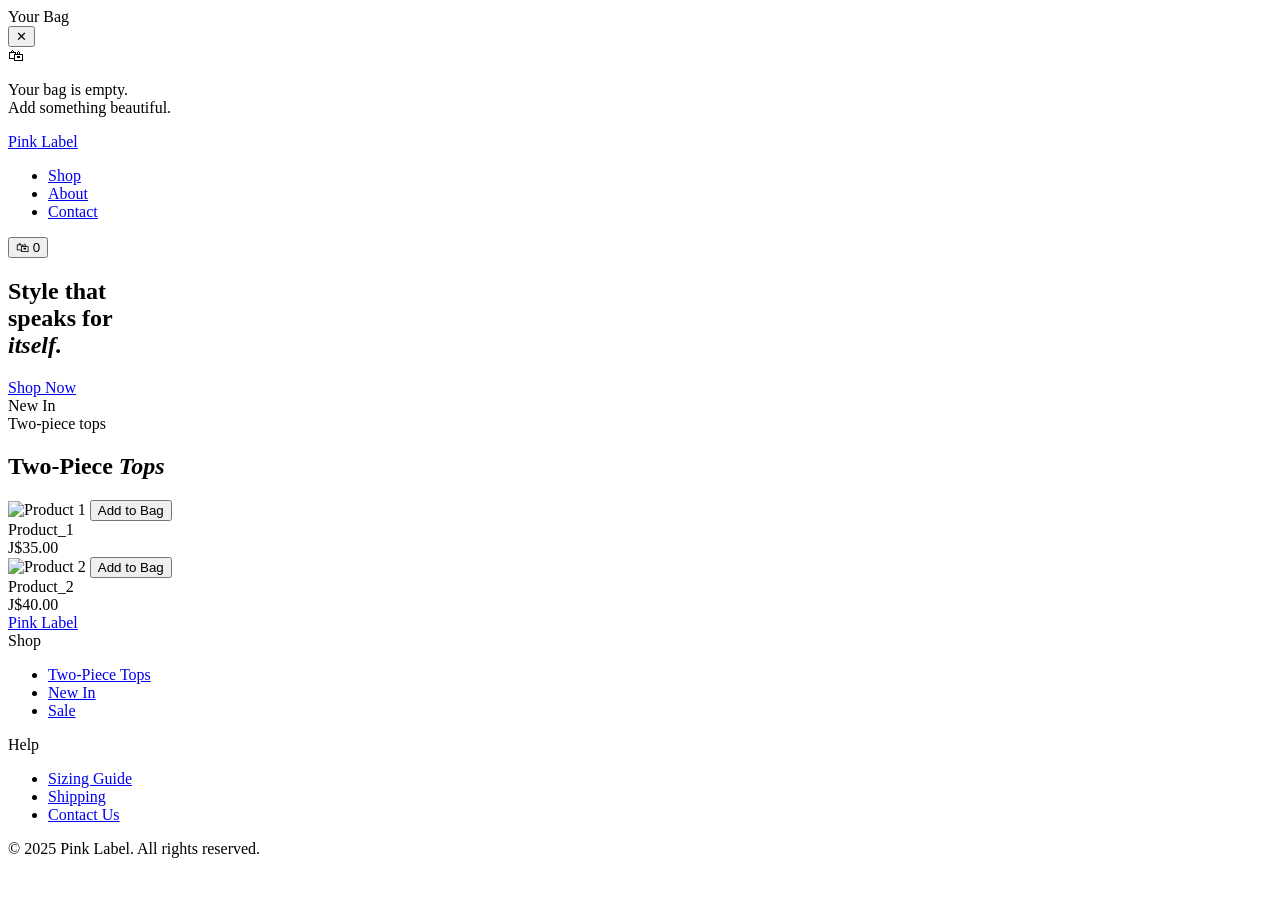
==== index.html @ 84680823 "Add files via upload" ====
<!DOCTYPE html>
<html lang="en">
<head>
  <meta charset="UTF-8">
  <meta name="viewport" content="width=device-width, initial-scale=1.0">
  <title>Pink Label</title>
  <link href="https://fonts.googleapis.com/css2?family=Playfair+Display:ital,wght@0,400;0,700;1,400&family=DM+Sans:wght@300;400;500&display=swap" rel="stylesheet">
  <link rel="stylesheet" href="styles/index.css">
</head>
<body>

  <!-- CART OVERLAY & DRAWER -->
  <div class="cart-overlay" id="cartOverlay"></div>
  <div class="cart-drawer" id="cartDrawer">
    <div class="cart-header">
      <div class="cart-title">Your Bag</div>
      <button class="cart-close" id="cartClose">✕</button>
    </div>
    <div class="cart-body" id="cartBody">
      <div class="cart-empty" id="cartEmpty">
        <div class="cart-empty-icon">🛍</div>
        <p>Your bag is empty.<br>Add something beautiful.</p>
      </div>
      <div class="cart-items" id="cartItems" style="display:none"></div>
    </div>
    <div class="cart-footer" id="cartFooter" style="display:none">
      <div class="cart-subtotal">
        <span class="cart-subtotal-label">Subtotal</span>
        <span class="cart-subtotal-amount" id="cartSubtotal">J$0.00</span>
      </div>
      <p class="cart-note">Shipping &amp; taxes calculated at checkout</p>
      <button class="btn-checkout">Checkout</button>
    </div>
  </div>

  <!-- NAV -->
  <nav>
    <a href="#" class="nav-logo"><span>Pink</span> Label</a>
    <ul class="nav-links">
      <li><a href="pages/shop.html">Shop</a></li>
      <li><a href="#">About</a></li>
      <li><a href="#">Contact</a></li>
    </ul>
    <button class="nav-cart" id="navCart">🛍 <span class="badge" id="badge">0</span></button>
  </nav>

  <!-- HERO -->
  <section class="hero">
    <div class="hero-text">
      <h1 class="hero-title">Style that<br>speaks for<br><em>itself.</em></h1>
      <a href="pages/shop.html" class="btn-primary">Shop Now</a>
    </div>
    <div class="hero-visual">
      <div class="hero-card">
        <div class="hero-card-label">New In</div>
      </div>
      <div class="hero-card2"></div>
    </div>
  </section>

  <!-- ANNOUNCEMENT -->
  <div class="announce">Two-piece tops</div>

  <!-- PRODUCTS -->
  <section class="products" id="shop">
    <div class="products-inner">
      <div class="products-header fade">
        <h2>Two-Piece <em>Tops</em></h2>
      </div>
      <div class="product-grid">

        <div class="product-card fade">
          <div class="product-img">
            <img src="assets/Product_1.png" alt="Product 1">
            <button class="quick-add"
              data-id="1"
              data-name="Product_1"
              data-price="35.00"
              data-img="Product_1.png">Add to Bag</button>
          </div>
          <div class="product-info">
            <div class="product-name">Product_1</div>
            <div class="price-row"><span class="price">J$35.00</span></div>
            <div class="color-swatches">
              <div class="swatch" style="background:white;border-color:#ddd"></div>
              <div class="swatch" style="background:#f7c5d0"></div>
              <div class="swatch" style="background:#2a1a1f"></div>
            </div>
          </div>
        </div>

        <div class="product-card fade">
          <div class="product-img">
            <img src="assets/Product_2.png" alt="Product 2">
            <button class="quick-add"
              data-id="2"
              data-name="Product_2"
              data-price="40.00"
              data-img="Product_2.png">Add to Bag</button>
          </div>
          <div class="product-info">
            <div class="product-name">Product_2</div>
            <div class="price-row"><span class="price">J$40.00</span></div>
            <div class="color-swatches">
              <div class="swatch" style="background:white;border-color:#ddd"></div>
              <div class="swatch" style="background:#e8799a"></div>
            </div>
          </div>
        </div>

      </div>
    </div>
  </section>

  <!-- FOOTER -->
  <footer>
    <div class="footer-inner">
      <div>
        <a href="#" class="footer-logo"><span>Pink</span> Label</a>
      </div>
      <div>
        <div class="footer-col-title">Shop</div>
        <ul class="footer-links">
          <li><a href="#">Two-Piece Tops</a></li>
          <li><a href="#">New In</a></li>
          <li><a href="#">Sale</a></li>
        </ul>
      </div>
      <div>
        <div class="footer-col-title">Help</div>
        <ul class="footer-links">
          <li><a href="#">Sizing Guide</a></li>
          <li><a href="#">Shipping</a></li>
          <li><a href="#">Contact Us</a></li>
        </ul>
      </div>
    </div>
    <div class="footer-bottom">© 2025 Pink Label. All rights reserved.</div>
  </footer>

  <!-- JS: cart must load before product so exports are available -->
  <script type="module" src="../js_code/cart.js"></script>
  <script type="module" src="../js_code/product.js"></script>

</body>
</html>
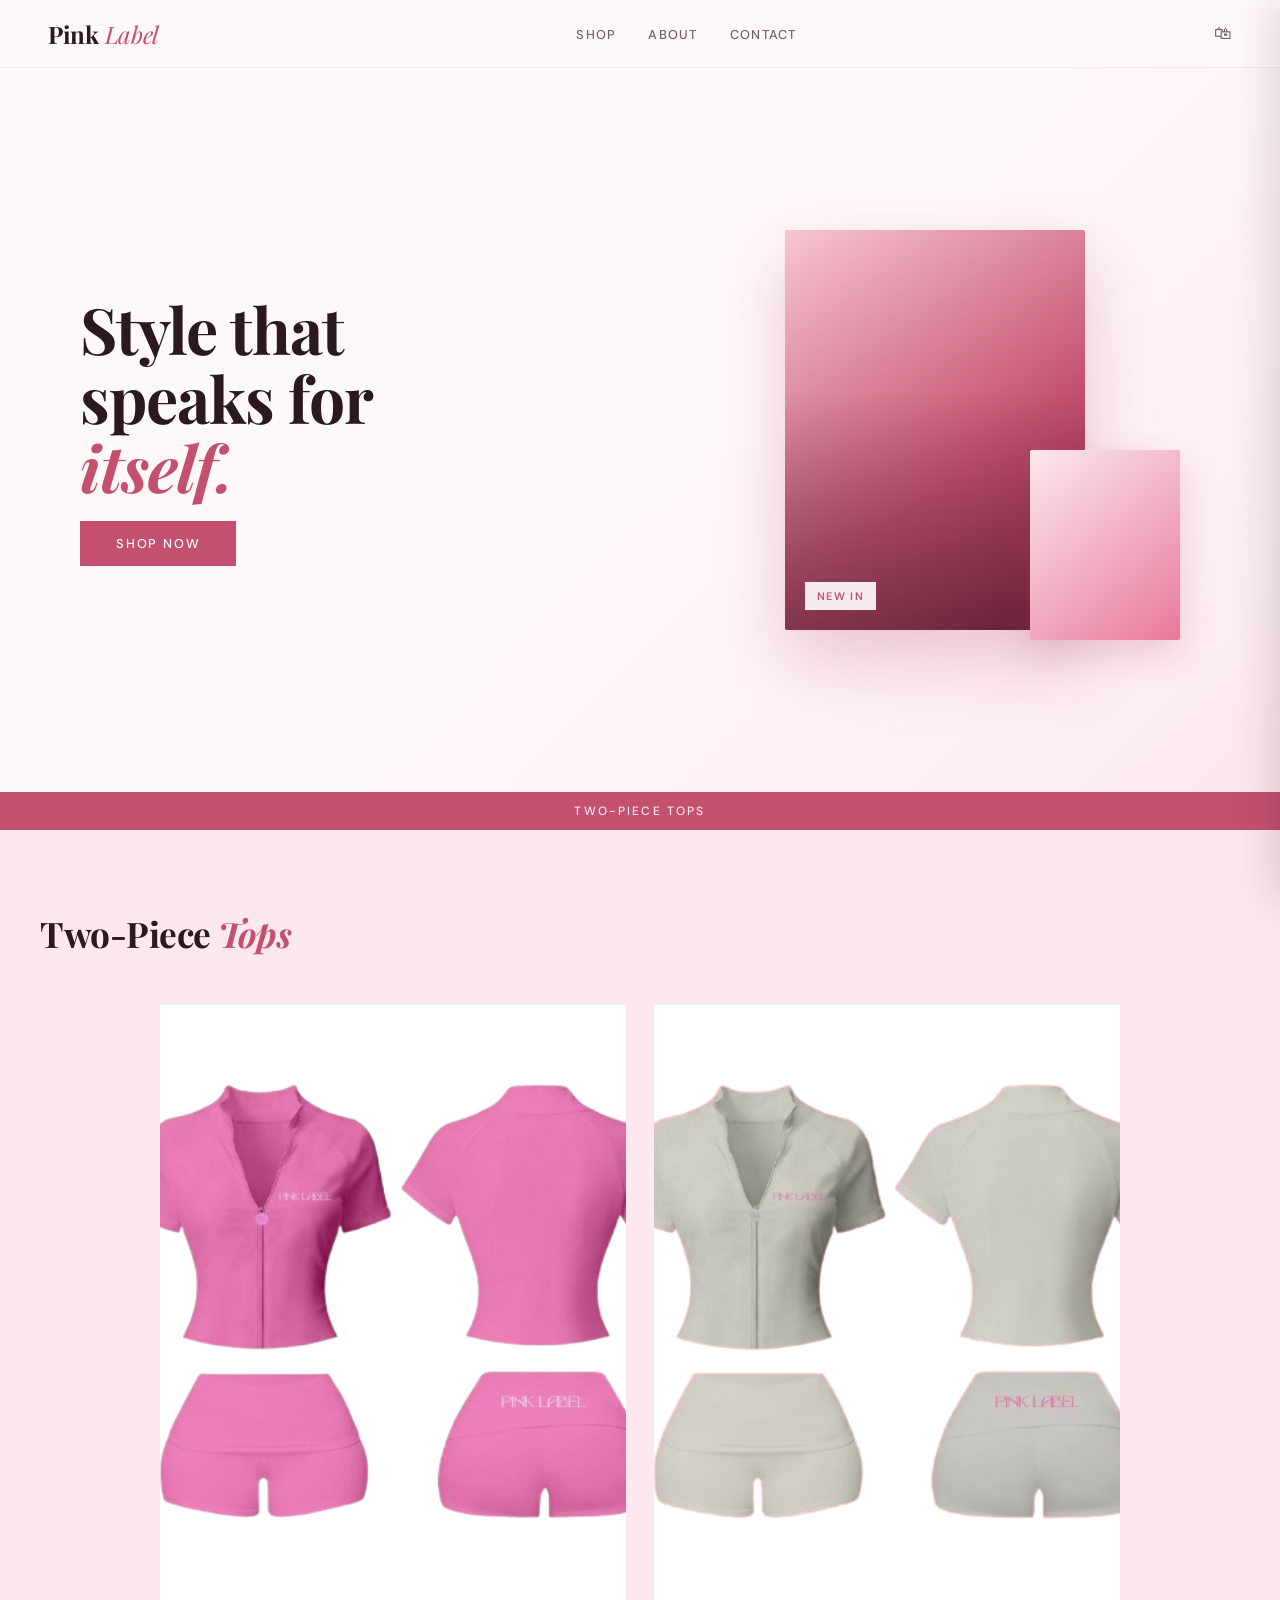
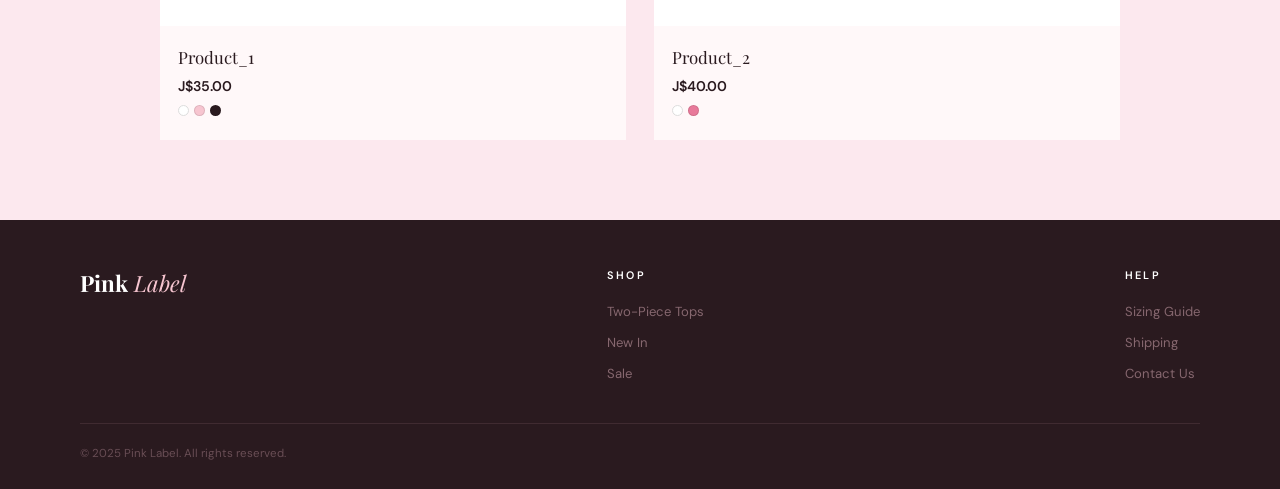
==== commit e1092fd1: "Update image paths for product cards" ====
--- a/index.html
+++ b/index.html
@@ -71,7 +71,7 @@
 
         <div class="product-card fade">
           <div class="product-img">
-            <img src="assets/Product_1.png" alt="Product 1">
+            <img src="../assets/Product_1.png" alt="Product 1">
             <button class="quick-add"
               data-id="1"
               data-name="Product_1"
@@ -91,7 +91,7 @@
 
         <div class="product-card fade">
           <div class="product-img">
-            <img src="assets/Product_2.png" alt="Product 2">
+            <img src="../assets/Product_2.png" alt="Product 2">
             <button class="quick-add"
               data-id="2"
               data-name="Product_2"
--- a/styles/index.css
+++ b/styles/index.css
@@ -0,0 +1,349 @@
+:root {
+  --rose: #e8799a;
+  --deep-rose: #c45070;
+  --blush: #f7c5d0;
+  --petal: #fce8ee;
+  --cream: #fff8f9;
+  --charcoal: #2a1a1f;
+  --warm-gray: #7a5c65;
+}
+
+*, *::before, *::after { box-sizing: border-box; margin: 0; padding: 0; }
+html { scroll-behavior: smooth; }
+body { font-family: 'DM Sans', sans-serif; background: var(--cream); color: var(--charcoal); overflow-x: hidden; }
+
+/* NAV */
+nav {
+  position: fixed; top: 0; width: 100%; z-index: 200;
+  padding: 0 48px; height: 68px;
+  display: flex; align-items: center; justify-content: space-between;
+  background: rgba(255,248,249,0.92); backdrop-filter: blur(12px);
+  border-bottom: 1px solid rgba(232,121,154,0.15);
+}
+.nav-logo {
+  font-family: 'Playfair Display', serif;
+  font-size: 1.5rem; font-style: italic;
+  color: var(--deep-rose); text-decoration: none; letter-spacing: -0.3px;
+}
+.nav-logo span { font-style: normal; font-weight: 700; color: var(--charcoal); }
+.nav-links { display: flex; gap: 32px; list-style: none; }
+.nav-links a {
+  text-decoration: none; font-size: 0.8rem;
+  letter-spacing: 0.1em; text-transform: uppercase;
+  color: var(--warm-gray); transition: color 0.2s; font-weight: 500;
+}
+.nav-links a:hover { color: var(--deep-rose); }
+.nav-cart {
+  background: none; border: none; cursor: pointer;
+  color: var(--warm-gray); font-size: 1.1rem;
+  position: relative; transition: color 0.2s;
+}
+.nav-cart:hover { color: var(--deep-rose); }
+.badge {
+  position: absolute; top: -5px; right: -5px;
+  background: var(--deep-rose); color: white;
+  width: 15px; height: 15px; border-radius: 50%;
+  font-size: 0.58rem; display: flex; align-items: center; justify-content: center;
+  font-weight: 700;
+  opacity: 0; transform: scale(0);
+  transition: opacity 0.2s, transform 0.25s cubic-bezier(0.34,1.56,0.64,1);
+}
+.badge.visible { opacity: 1; transform: scale(1); }
+
+/* CART DRAWER */
+.cart-overlay {
+  position: fixed; inset: 0; z-index: 300;
+  background: rgba(42,26,31,0.45);
+  opacity: 0; pointer-events: none;
+  transition: opacity 0.35s;
+}
+.cart-overlay.open { opacity: 1; pointer-events: all; }
+
+.cart-drawer {
+  position: fixed; top: 0; right: 0; bottom: 0; z-index: 301;
+  width: 400px; max-width: 100vw;
+  background: var(--cream);
+  display: flex; flex-direction: column;
+  transform: translateX(100%);
+  transition: transform 0.38s cubic-bezier(0.4,0,0.2,1);
+  box-shadow: -8px 0 40px rgba(42,26,31,0.15);
+}
+.cart-drawer.open { transform: translateX(0); }
+
+.cart-header {
+  display: flex; align-items: center; justify-content: space-between;
+  padding: 24px 28px;
+  border-bottom: 1px solid rgba(232,121,154,0.2);
+  flex-shrink: 0;
+}
+.cart-title {
+  font-family: 'Playfair Display', serif;
+  font-size: 1.3rem; color: var(--charcoal);
+}
+.cart-close {
+  background: none; border: none; cursor: pointer;
+  font-size: 1.4rem; color: var(--warm-gray);
+  line-height: 1; padding: 4px; transition: color 0.2s;
+}
+.cart-close:hover { color: var(--deep-rose); }
+
+.cart-body {
+  flex: 1; overflow-y: auto; padding: 20px 28px;
+}
+
+.cart-empty {
+  display: flex; flex-direction: column;
+  align-items: center; justify-content: center;
+  height: 100%; gap: 12px;
+  color: var(--warm-gray); text-align: center;
+}
+.cart-empty-icon { font-size: 2.8rem; opacity: 0.35; }
+.cart-empty p { font-size: 0.9rem; font-weight: 300; line-height: 1.7; }
+
+.cart-items { display: flex; flex-direction: column; gap: 20px; }
+
+.cart-item {
+  display: flex; gap: 14px; align-items: flex-start;
+  padding-bottom: 20px;
+  border-bottom: 1px solid rgba(232,121,154,0.15);
+  animation: slideIn 0.3s ease;
+}
+.cart-item:last-child { border-bottom: none; }
+
+@keyframes slideIn {
+  from { opacity: 0; transform: translateX(16px); }
+  to   { opacity: 1; transform: translateX(0); }
+}
+
+.cart-item-img {
+  width: 72px; height: 96px; flex-shrink: 0;
+  background: #fff; overflow: hidden;
+  border: 1px solid rgba(232,121,154,0.15);
+}
+.cart-item-img img { width: 100%; height: 100%; object-fit: cover; }
+
+.cart-item-details { flex: 1; }
+.cart-item-name {
+  font-family: 'Playfair Display', serif;
+  font-size: 0.95rem; color: var(--charcoal);
+  margin-bottom: 4px; line-height: 1.3;
+}
+.cart-item-price {
+  font-size: 0.82rem; font-weight: 600;
+  color: var(--deep-rose); margin-bottom: 12px;
+}
+
+.qty-controls {
+  display: flex; align-items: center;
+  border: 1px solid rgba(196,80,112,0.3);
+  width: fit-content;
+}
+.qty-btn {
+  background: none; border: none; cursor: pointer;
+  width: 28px; height: 28px;
+  display: flex; align-items: center; justify-content: center;
+  font-size: 1rem; color: var(--charcoal);
+  transition: background 0.15s, color 0.15s;
+  font-family: 'DM Sans', sans-serif;
+}
+.qty-btn:hover { background: var(--petal); color: var(--deep-rose); }
+.qty-num {
+  width: 32px; text-align: center;
+  font-size: 0.82rem; font-weight: 500;
+  border-left: 1px solid rgba(196,80,112,0.2);
+  border-right: 1px solid rgba(196,80,112,0.2);
+  line-height: 28px;
+}
+
+.cart-item-remove {
+  background: none; border: none; cursor: pointer;
+  font-size: 0.7rem; letter-spacing: 0.08em; text-transform: uppercase;
+  color: var(--warm-gray); text-decoration: underline;
+  padding: 0; font-family: 'DM Sans', sans-serif;
+  transition: color 0.2s; margin-top: 8px; display: block;
+}
+.cart-item-remove:hover { color: var(--deep-rose); }
+
+.cart-footer {
+  padding: 20px 28px 28px;
+  border-top: 1px solid rgba(232,121,154,0.2);
+  flex-shrink: 0;
+}
+.cart-subtotal {
+  display: flex; justify-content: space-between;
+  align-items: baseline; margin-bottom: 6px;
+}
+.cart-subtotal-label {
+  font-size: 0.78rem; letter-spacing: 0.1em;
+  text-transform: uppercase; color: var(--warm-gray);
+}
+.cart-subtotal-amount {
+  font-family: 'Playfair Display', serif;
+  font-size: 1.25rem; color: var(--charcoal);
+}
+.cart-note {
+  font-size: 0.72rem; color: var(--warm-gray);
+  margin-bottom: 16px; font-weight: 300;
+}
+.btn-checkout {
+  display: block; width: 100%;
+  background: var(--deep-rose); color: white;
+  padding: 15px; text-align: center;
+  font-size: 0.8rem; letter-spacing: 0.14em; text-transform: uppercase;
+  font-weight: 500; border: none; cursor: pointer;
+  font-family: 'DM Sans', sans-serif;
+  transition: background 0.2s, transform 0.15s;
+}
+.btn-checkout:hover { background: #a33a5a; transform: translateY(-1px); }
+
+/* HERO */
+.hero {
+  padding-top: 68px; min-height: 88vh;
+  display: flex; align-items: center;
+  background: linear-gradient(135deg, var(--cream) 55%, var(--petal) 100%);
+  padding-left: 80px; padding-right: 80px;
+  gap: 60px;
+}
+.hero-text { flex: 1; }
+.hero-title {
+  font-family: 'Playfair Display', serif;
+  font-size: clamp(2.8rem, 5vw, 5rem);
+  line-height: 1.08; letter-spacing: -1px;
+  color: var(--charcoal); margin-bottom: 20px;
+}
+.hero-title em { color: var(--deep-rose); font-style: italic; }
+.btn-primary {
+  display: inline-block; background: var(--deep-rose); color: white;
+  padding: 14px 36px; text-decoration: none;
+  font-size: 0.8rem; letter-spacing: 0.14em; text-transform: uppercase;
+  font-weight: 500; transition: background 0.2s, transform 0.2s;
+  border: none; cursor: pointer; font-family: 'DM Sans', sans-serif;
+}
+.btn-primary:hover { background: #a33a5a; transform: translateY(-2px); }
+
+.hero-visual {
+  flex: 1; display: flex; justify-content: center; align-items: center;
+  position: relative; min-height: 480px;
+}
+.hero-card {
+  width: 300px; height: 400px;
+  background: linear-gradient(145deg, #f7c5d0, #c45070 60%, #8b2040);
+  border-radius: 2px;
+  box-shadow: 0 28px 70px rgba(180,60,90,0.25);
+  animation: float 5s ease-in-out infinite;
+  position: relative; overflow: hidden;
+  display: flex; align-items: flex-end; padding: 20px;
+}
+.hero-card::before {
+  content: ''; position: absolute; inset: 0;
+  background: linear-gradient(to top, rgba(42,26,31,0.4) 0%, transparent 60%);
+}
+.hero-card-label {
+  position: relative; z-index: 1;
+  background: rgba(255,255,255,0.9);
+  padding: 7px 12px; font-size: 0.68rem;
+  letter-spacing: 0.12em; text-transform: uppercase;
+  color: var(--deep-rose); font-weight: 600;
+}
+.hero-card2 {
+  position: absolute; bottom: 30px; right: 20px;
+  width: 150px; height: 190px;
+  background: linear-gradient(140deg, #fce8ee, #e8799a);
+  border-radius: 2px; box-shadow: 0 14px 36px rgba(180,60,90,0.2);
+  animation: float2 6s ease-in-out infinite;
+}
+@keyframes float { 0%,100%{transform:translateY(0) rotate(-1.5deg)} 50%{transform:translateY(-12px) rotate(-1.5deg)} }
+@keyframes float2 { 0%,100%{transform:translateY(0) rotate(2deg)} 50%{transform:translateY(-8px) rotate(2deg)} }
+
+/* ANNOUNCEMENT */
+.announce {
+  background: var(--deep-rose); padding: 11px 0;
+  text-align: center; font-size: 0.75rem;
+  letter-spacing: 0.18em; text-transform: uppercase;
+  color: var(--petal); font-weight: 500;
+}
+
+/* PRODUCTS */
+.products { padding: 80px 40px; background: var(--petal); }
+.products-inner { max-width: 1400px; margin: 0 auto; }
+.products-header { margin-bottom: 48px; }
+.products-header h2 {
+  font-family: 'Playfair Display', serif;
+  font-size: 2.2rem; color: var(--charcoal);
+  letter-spacing: -0.5px; margin-bottom: 8px;
+}
+.products-header h2 em { color: var(--deep-rose); font-style: italic; }
+
+.product-grid {
+  display: grid; grid-template-columns: repeat(2, 1fr);
+  gap: 28px; max-width: 960px; margin: 0 auto;
+}
+
+.product-card {
+  background: var(--cream); overflow: hidden;
+  transition: transform 0.3s; cursor: pointer;
+}
+.product-card:hover { transform: translateY(-5px); }
+
+.product-img {
+  aspect-ratio: 3/4; position: relative; overflow: hidden;
+  background: #ffffff;
+}
+.product-img img {
+  position: absolute; inset: 0; width: 100%; height: 100%; object-fit: cover;
+  transition: transform 0.55s cubic-bezier(0.25,0.46,0.45,0.94);
+}
+.product-card:hover .product-img img { transform: scale(1.04); }
+
+.quick-add {
+  position: absolute; bottom: 0; left: 0; right: 0;
+  background: rgba(42,26,31,0.88); color: white;
+  padding: 14px; text-align: center;
+  font-size: 0.72rem; letter-spacing: 0.14em; text-transform: uppercase;
+  transform: translateY(100%); transition: transform 0.3s, background 0.2s;
+  border: none; width: 100%; font-family: 'DM Sans', sans-serif;
+  font-weight: 500; cursor: pointer;
+}
+.product-card:hover .quick-add { transform: translateY(0); }
+.quick-add.added { background: rgba(80,140,80,0.92); transform: translateY(0) !important; }
+
+.product-info { padding: 20px 18px 24px; }
+.product-name {
+  font-family: 'Playfair Display', serif;
+  font-size: 1.05rem; color: var(--charcoal);
+  margin-bottom: 8px; line-height: 1.35;
+}
+.price-row { display: flex; align-items: center; gap: 8px; }
+.price { font-size: 0.88rem; font-weight: 600; color: var(--charcoal); }
+
+.color-swatches { display: flex; gap: 5px; margin-top: 10px; }
+.swatch { width: 11px; height: 11px; border-radius: 50%; border: 1px solid rgba(0,0,0,0.1); }
+
+/* FOOTER */
+footer { background: var(--charcoal); padding: 48px 80px 28px; }
+.footer-inner {
+  display: flex; justify-content: space-between; align-items: flex-start;
+  gap: 40px; flex-wrap: wrap; margin-bottom: 40px;
+}
+.footer-logo {
+  font-family: 'Playfair Display', serif; font-size: 1.4rem;
+  font-style: italic; color: var(--blush); text-decoration: none;
+}
+.footer-logo span { font-style: normal; font-weight: 700; color: white; }
+.footer-col-title {
+  font-size: 0.68rem; letter-spacing: 0.2em; text-transform: uppercase;
+  color: white; margin-bottom: 18px; font-weight: 600;
+}
+.footer-links { list-style: none; display: flex; flex-direction: column; gap: 10px; }
+.footer-links a {
+  text-decoration: none; font-size: 0.82rem;
+  color: rgba(247,197,208,0.45); transition: color 0.2s;
+}
+.footer-links a:hover { color: var(--blush); }
+.footer-bottom {
+  border-top: 1px solid rgba(247,197,208,0.1); padding-top: 22px;
+  font-size: 0.72rem; color: rgba(247,197,208,0.3);
+}
+
+.fade { opacity: 0; transform: translateY(18px); transition: opacity 0.6s ease, transform 0.6s ease; }
+.fade.visible { opacity: 1; transform: translateY(0); }
